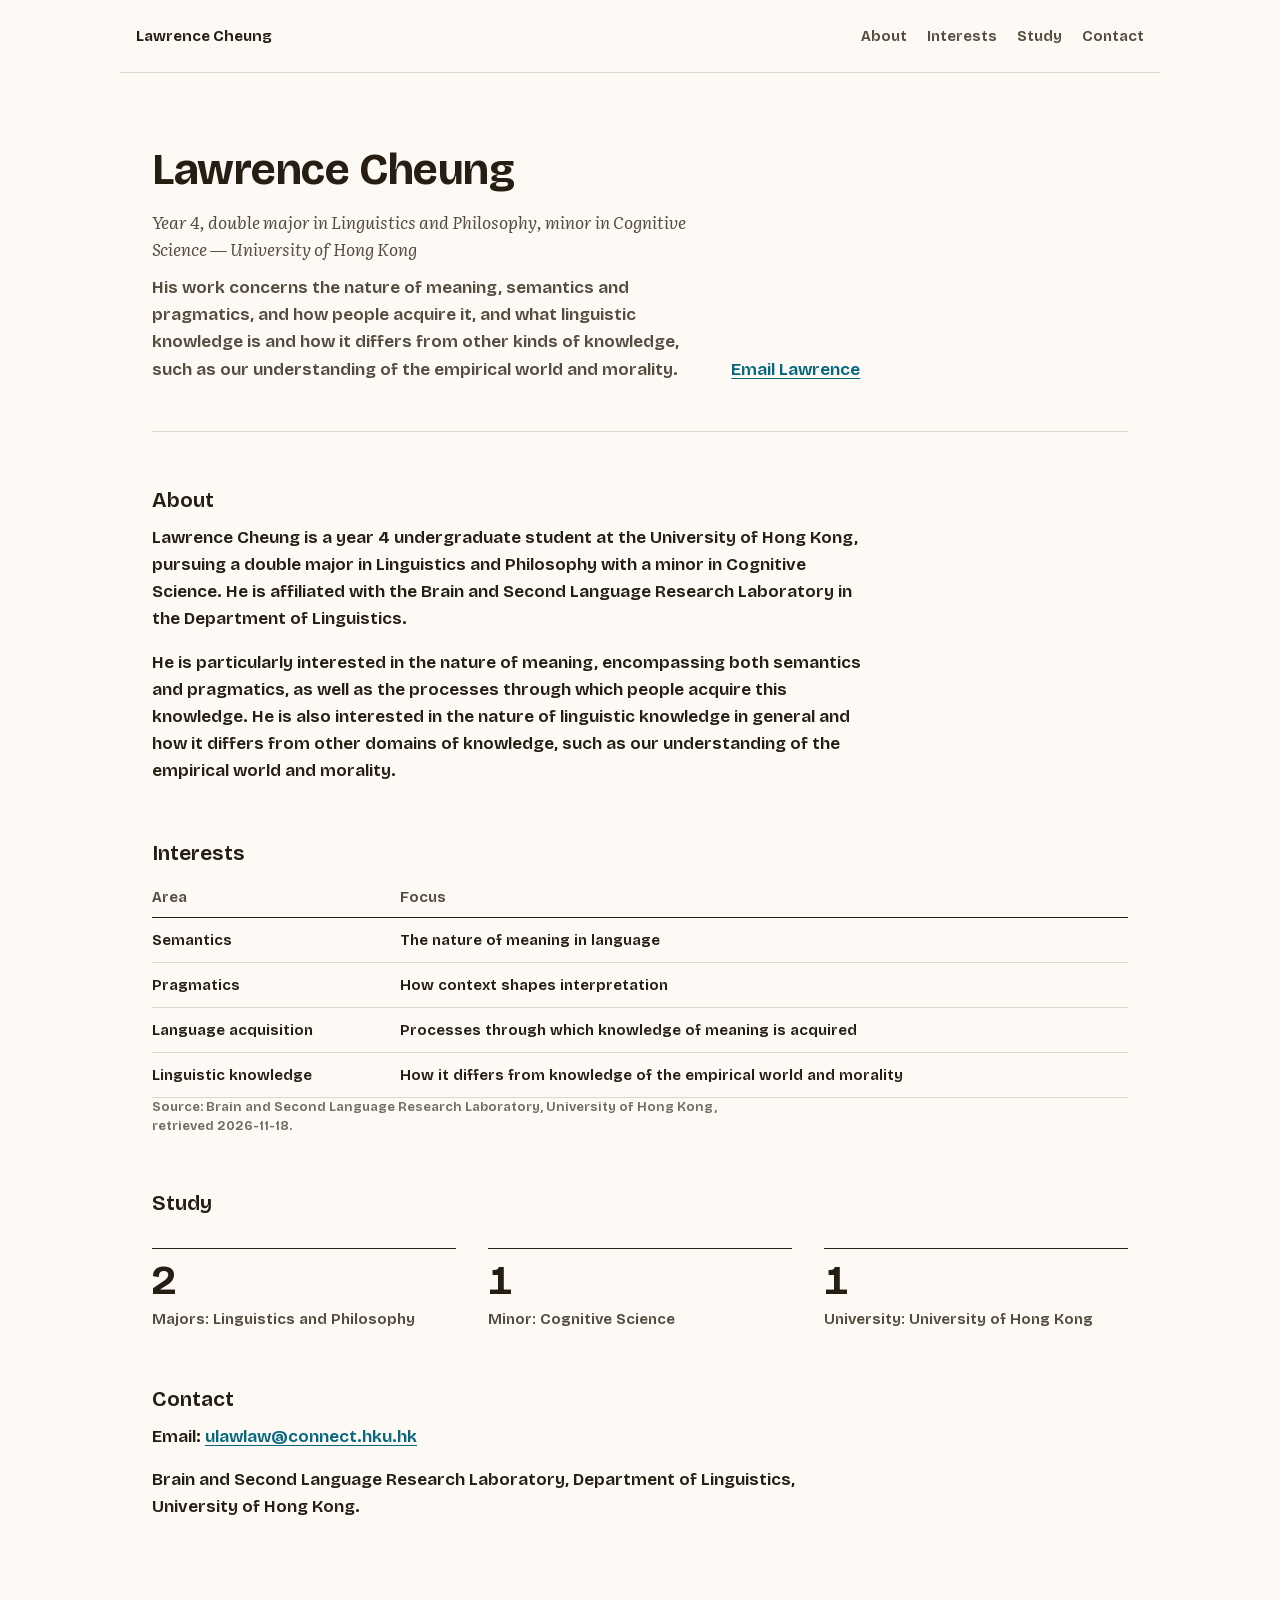
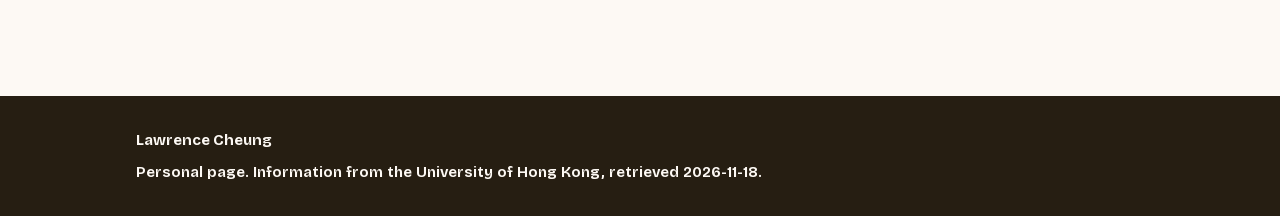
==== cheung/index.html @ 2690dd20 "Add Lawrence Cheung personal page (HKU linguistics)" ====
<!doctype html>
<html lang="en">
<head>
<meta charset="utf-8">
<meta name="viewport" content="width=device-width, initial-scale=1">
<title>Lawrence Cheung: Linguistics, University of Hong Kong</title>
<link rel="stylesheet" href="base.css">
<link rel="stylesheet" href="palette.css">
<link rel="stylesheet" href="fonts/fonts.css">
<style>
  :root {
    --sans: "Bricolage Grotesque", system-ui, -apple-system, "Segoe UI", Roboto, "Helvetica Neue", Arial, sans-serif;
    --serif: "Literata", Georgia, "Times New Roman", serif;
    --small: 13px; --ui: 15px; --read: 17px; --h2: 21px;
    --title: clamp(28px, 4vw + 12px, 44px);
  }
  *, *::before, *::after { box-sizing: border-box; }
  html { -webkit-text-size-adjust: 100%; }
  body { margin: 0; background: var(--paper); color: var(--ink); font: 400 var(--read)/1.6 var(--sans); }
  main { max-width: 1040px; margin: 0 auto; padding: 32px 16px 64px; }
  @media (min-width: 720px) { main { padding: 48px 32px 96px; } }
  h1, h2, h3 { line-height: 1.15; margin: 0; text-wrap: balance; }
  h1 { font-size: var(--title); font-weight: 700; letter-spacing: -0.01em; }
  h2 { font-size: var(--h2); font-weight: 650; margin-top: 56px; margin-bottom: 12px; }
  h3 { font-size: var(--read); font-weight: 650; margin-top: 24px; margin-bottom: 4px; }
  p, li { max-width: 66ch; text-wrap: pretty; }
  p { margin: 0 0 16px; }
  small, .note { font-size: var(--small); line-height: 1.45; color: var(--ink-3); }
  a { color: var(--accent); text-underline-offset: 3px; text-decoration-thickness: 1px; }
  a:hover { text-decoration-thickness: 2px; }
  :focus-visible { outline: 3px solid var(--accent); outline-offset: 2px; }
  img, svg, video, canvas { max-width: 100%; height: auto; }
  .num { font-variant-numeric: tabular-nums; }
  @media (prefers-reduced-motion: reduce) { * { animation: none !important; transition: none !important; scroll-behavior: auto !important; } }
  nav { max-width: 1040px; margin: 0 auto; padding: 16px; border-bottom: 1px solid var(--rule); display: flex; flex-wrap: wrap; gap: 8px 24px; justify-content: space-between; align-items: baseline; }
  nav b { font-size: var(--ui); font-weight: 700; }
  nav ul { display: flex; flex-wrap: wrap; gap: 4px 20px; list-style: none; margin: 0; padding: 0; font-size: var(--ui); }
  nav a { color: var(--ink-2); text-decoration: none; padding: 8px 0; display: inline-block; }
  nav a[aria-current] { color: var(--ink); box-shadow: inset 0 -2px var(--accent); }
  .hero { display: grid; gap: 24px; padding: 24px 0 48px; border-bottom: 1px solid var(--rule); }
  @media (min-width: 820px) { .hero { grid-template-columns: 1.4fr 1fr; align-items: end; } }
  .hero p { font-size: var(--read); color: var(--ink-2); margin: 12px 0 0; }
  .when { font-size: clamp(30px, 2vw + 22px, 40px); font-weight: 700; line-height: 1; letter-spacing: -0.01em; font-variant-numeric: tabular-nums; }
  .study { font-family: var(--serif); font-style: italic; color: var(--ink-2); }
  .figures { display: grid; grid-template-columns: repeat(auto-fit, minmax(150px, 1fr)); gap: 24px 32px; margin: 32px 0; }
  .figures div { border-top: 1px solid var(--ink); padding-top: 12px; }
  .figures .n { display: block; font-size: clamp(30px, 2vw + 22px, 40px); font-weight: 700; line-height: 1; letter-spacing: -0.01em; font-variant-numeric: tabular-nums; }
  .figures .lab { display: block; font-size: var(--ui); color: var(--ink-2); margin-top: 6px; }
  .table-wrap { overflow-x: auto; margin: 16px 0 8px; }
  table { border-collapse: collapse; width: 100%; font-size: var(--ui); }
  th { text-align: left; font-weight: 600; color: var(--ink-2); padding: 8px 16px 8px 0; border-bottom: 1px solid var(--ink); white-space: nowrap; }
  td { padding: 10px 16px 10px 0; border-bottom: 1px solid var(--rule); vertical-align: top; }
  td.r, th.r { text-align: right; font-variant-numeric: tabular-nums; }
  tr.total td { font-weight: 700; border-bottom: 0; }
  figure { margin: 24px 0; }
  figure h3 { margin: 0 0 12px; }
  figcaption { font-size: var(--small); color: var(--ink-3); margin-top: 8px; }
  .foot { margin-top: 64px; background: var(--ink); color: var(--paper); }
  .foot div { max-width: 1040px; margin: 0 auto; padding: 32px 16px; display: grid; gap: 8px; font-size: var(--ui); }
  .foot a { color: var(--paper); }
</style>
</head>
<body>
<nav aria-label="Main">
  <b>Lawrence Cheung</b>
  <ul>
    <li><a href="#about">About</a></li>
    <li><a href="#interests">Interests</a></li>
    <li><a href="#study">Study</a></li>
    <li><a href="#contact">Contact</a></li>
  </ul>
</nav>
<main>
  <section class="hero">
    <div>
      <h1>Lawrence Cheung</h1>
      <p class="study">Year 4, double major in Linguistics and Philosophy, minor in Cognitive Science — University of Hong Kong</p>
      <p>His work concerns the nature of meaning, semantics and pragmatics, and how people acquire it, and what linguistic knowledge is and how it differs from other kinds of knowledge, such as our understanding of the empirical world and morality.</p>
    </div>
    <div>
      <p><a href="mailto:ulawlaw@connect.hku.hk">Email Lawrence</a></p>
    </div>
  </section>

  <h2 id="about">About</h2>
  <p>Lawrence Cheung is a year 4 undergraduate student at the University of Hong Kong, pursuing a double major in Linguistics and Philosophy with a minor in Cognitive Science. He is affiliated with the Brain and Second Language Research Laboratory in the Department of Linguistics.</p>
  <p>He is particularly interested in the nature of meaning, encompassing both semantics and pragmatics, as well as the processes through which people acquire this knowledge. He is also interested in the nature of linguistic knowledge in general and how it differs from other domains of knowledge, such as our understanding of the empirical world and morality.</p>

  <h2 id="interests">Interests</h2>
  <div style="overflow-x:auto">
  <table>
    <thead>
      <tr><th>Area</th><th>Focus</th></tr>
    </thead>
    <tbody>
      <tr><td>Semantics</td><td>The nature of meaning in language</td></tr>
      <tr><td>Pragmatics</td><td>How context shapes interpretation</td></tr>
      <tr><td>Language acquisition</td><td>Processes through which knowledge of meaning is acquired</td></tr>
      <tr><td>Linguistic knowledge</td><td>How it differs from knowledge of the empirical world and morality</td></tr>
    </tbody>
  </table>
  </div>
  <p class="note">Source: Brain and Second Language Research Laboratory, University of Hong Kong, retrieved 2026-11-18.</p>

  <h2 id="study">Study</h2>
  <div class="figures">
    <div><span class="n">2</span><span class="lab">Majors: Linguistics and Philosophy</span></div>
    <div><span class="n">1</span><span class="lab">Minor: Cognitive Science</span></div>
    <div><span class="n">1</span><span class="lab">University: University of Hong Kong</span></div>
  </div>

  <h2 id="contact">Contact</h2>
  <p>Email: <a href="mailto:ulawlaw@connect.hku.hk">ulawlaw@connect.hku.hk</a></p>
  <p>Brain and Second Language Research Laboratory, Department of Linguistics, University of Hong Kong.</p>
</main>
<footer class="foot"><div><b>Lawrence Cheung</b><span>Personal page. Information from the University of Hong Kong, retrieved 2026-11-18.</span></div></footer>
</body>
</html>
---- cheung/base.css ----
/* The designer skill's starting stylesheet: a reset, the palette roles, scale A (Civic) and the
   accessibility basics. Copy it beside the page, then replace the :root block with the output of
   palette.py and the font stack with the one fonts.py printed. Spacing: 4 8 12 16 24 32 48 64 96. */
:root {
  --paper: #fbf9f6; --surface: #f2eee8; --rule: #dcd5cb; --ink: #211b14; --ink-2: #51493f; --ink-3: #6b645b;
  --accent: #1d5a8c; --on-accent: #fbf9f6; --accent-wash: #e2ecf7; --alert: #b3401f;
  --sans: "Public Sans", system-ui, -apple-system, "Segoe UI", Roboto, "Helvetica Neue", Arial, sans-serif;
  --small: 13px; --ui: 15px; --read: 17px; --h2: 21px; --title: clamp(28px, 2.4vw + 12px, 40px); --display: clamp(44px, 3vw + 20px, 56px);
}
*, *::before, *::after { box-sizing: border-box; }
html { -webkit-text-size-adjust: 100%; }
body { margin: 0; background: var(--paper); color: var(--ink); font: 400 var(--read)/1.6 var(--sans); }
main { max-width: 1040px; margin: 0 auto; padding: 32px 16px 64px; }
@media (min-width: 720px) { main { padding: 48px 32px 96px; } }
h1, h2, h3 { line-height: 1.15; margin: 0; text-wrap: balance; }
h1 { font-size: var(--title); font-weight: 700; letter-spacing: -0.01em; }
h2 { font-size: var(--h2); font-weight: 650; margin-top: 56px; margin-bottom: 12px; }
h3 { font-size: var(--read); font-weight: 650; margin-top: 24px; margin-bottom: 4px; }
p, li { max-width: 66ch; text-wrap: pretty; }
p { margin: 0 0 16px; }
small, .note { font-size: var(--small); line-height: 1.45; color: var(--ink-3); }
a { color: var(--accent); text-underline-offset: 3px; text-decoration-thickness: 1px; }
a:hover { text-decoration-thickness: 2px; }
:focus-visible { outline: 3px solid var(--accent); outline-offset: 2px; }
img, svg, video, canvas { max-width: 100%; height: auto; }
.num { font-variant-numeric: tabular-nums; }
@media (prefers-reduced-motion: reduce) { * { animation: none !important; transition: none !important; scroll-behavior: auto !important; } }
---- cheung/palette.css ----
/* palette.py: hue 220, chroma 0.130, neutrals warm */
:root {
  --paper: #fdf9f4;
  --surface: #f5efe7;
  --rule: #ded6cc;
  --ink: #261e12;
  --ink-2: #554b3f;
  --ink-3: #716b62;
  --accent: #05687f;
  --on-accent: #fdf9f4;
  --accent-wash: #cef2ff;
  --alert: #c44323;
}
---- cheung/fonts/fonts.css ----
@font-face { font-family: "Bricolage Grotesque"; src: url("BricolageGrotesque.woff2") format("woff2"); font-style: normal; font-weight: 200 800; font-display: swap; }
@font-face { font-family: "Literata"; src: url("Literata.woff2") format("woff2"); font-style: normal; font-weight: 200 900; font-display: swap; }
@font-face { font-family: "Literata"; src: url("Literata-Italic.woff2") format("woff2"); font-style: italic; font-weight: 200 900; font-display: swap; }
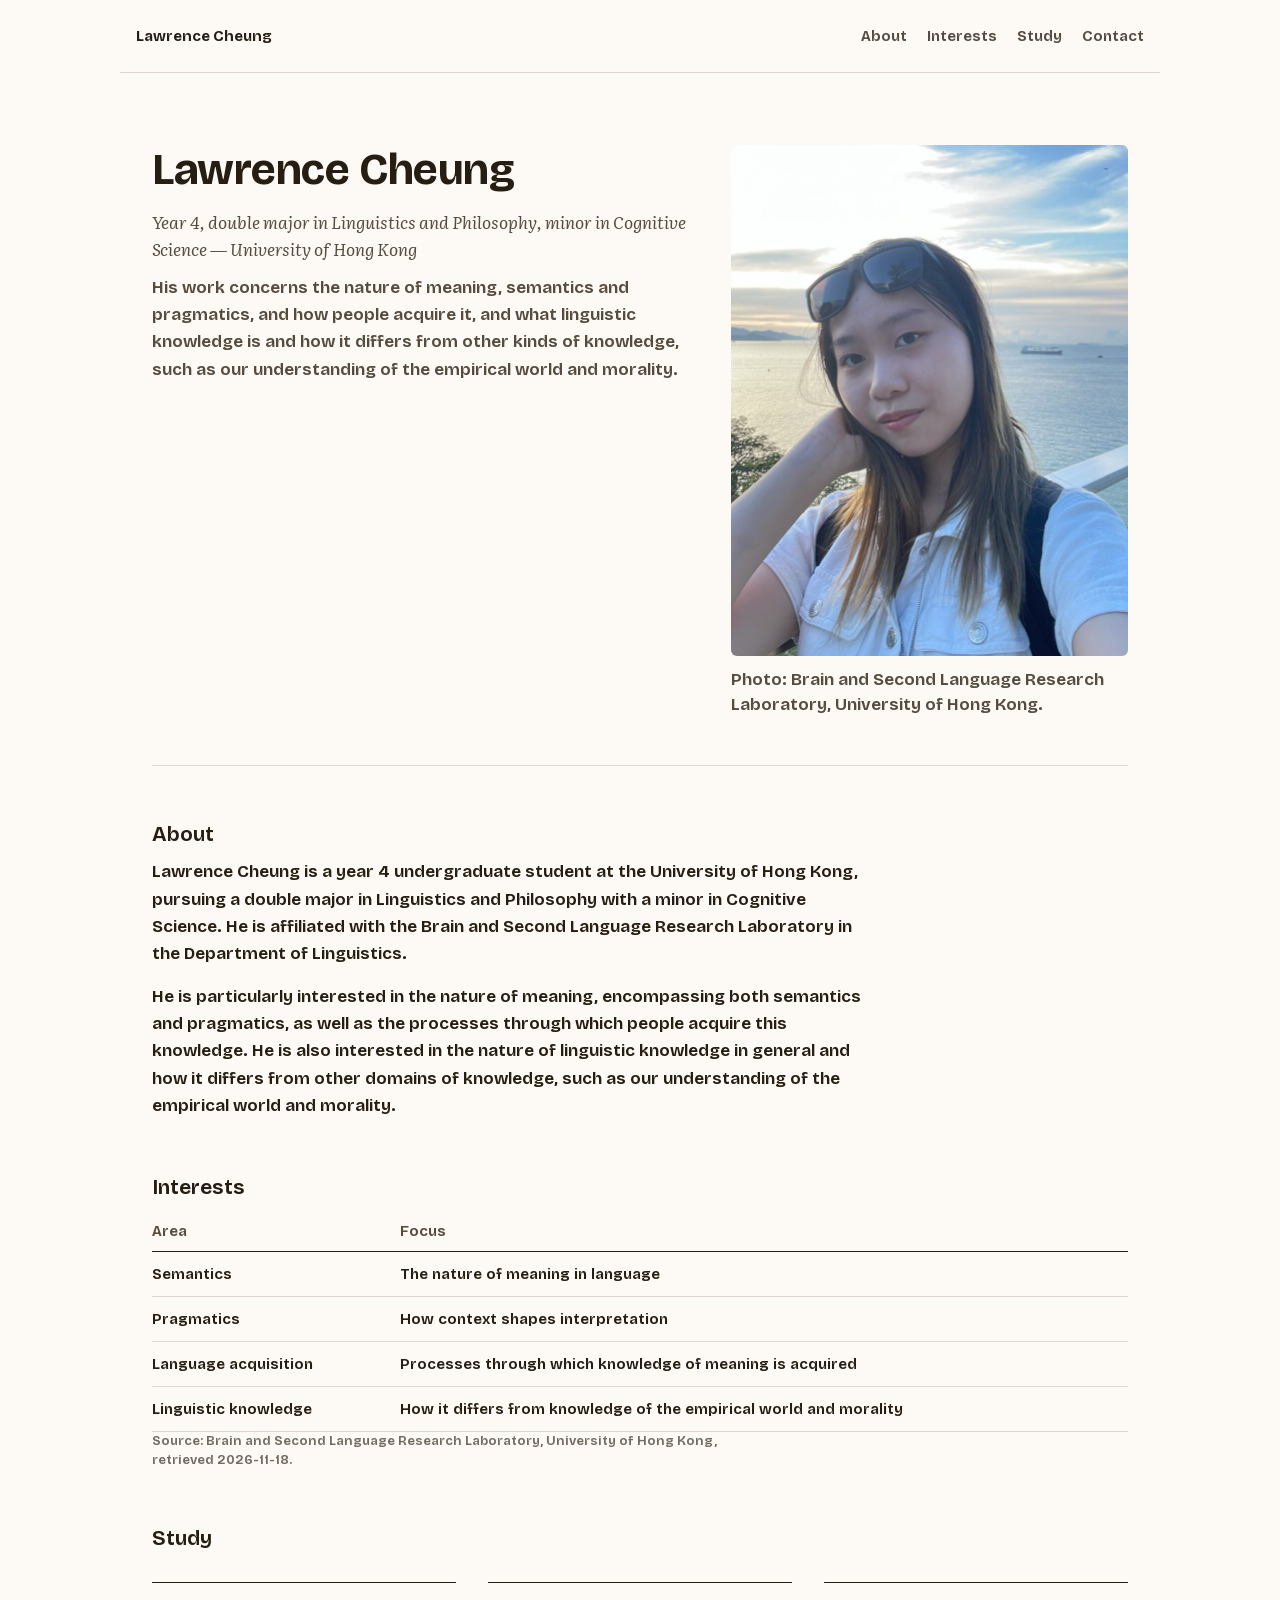
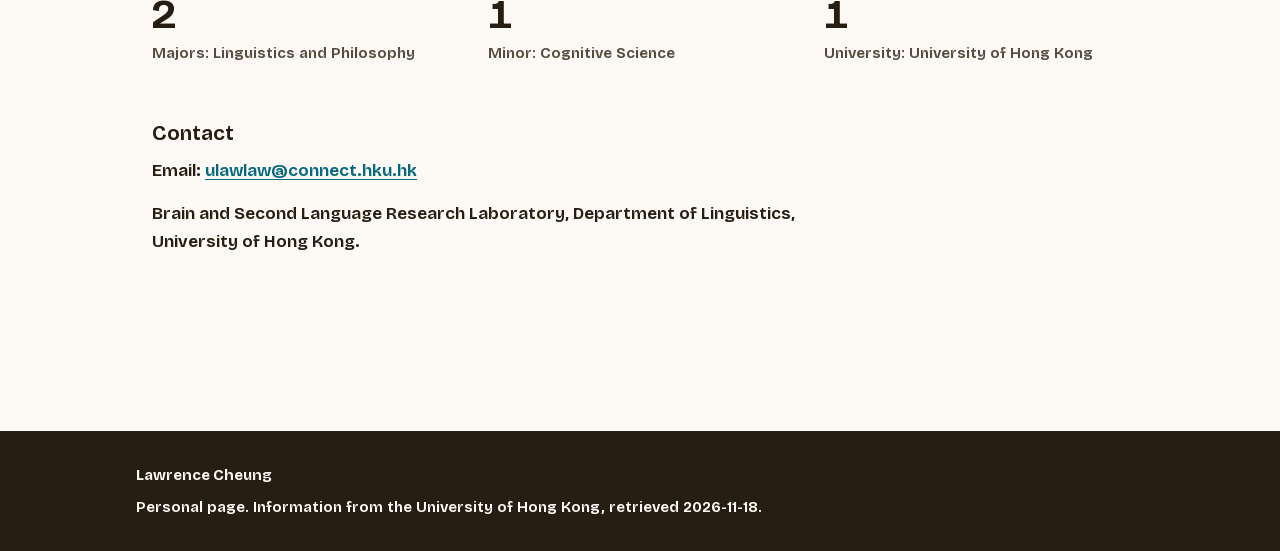
==== commit 32882e5b: "Add Lawrence Cheung portrait photo to personal page" ====
--- a/cheung/index.html
+++ b/cheung/index.html
@@ -38,8 +38,10 @@
   nav a { color: var(--ink-2); text-decoration: none; padding: 8px 0; display: inline-block; }
   nav a[aria-current] { color: var(--ink); box-shadow: inset 0 -2px var(--accent); }
   .hero { display: grid; gap: 24px; padding: 24px 0 48px; border-bottom: 1px solid var(--rule); }
-  @media (min-width: 820px) { .hero { grid-template-columns: 1.4fr 1fr; align-items: end; } }
+  @media (min-width: 820px) { .hero { grid-template-columns: 1.4fr 1fr; align-items: start; } }
   .hero p { font-size: var(--read); color: var(--ink-2); margin: 12px 0 0; }
+  .portrait img { max-width: 300px; width: 100%; height: auto; border-radius: 6px; display: block; margin: 0 auto 8px; }
+  @media (min-width: 820px) { .portrait img { max-width: none; width: 100%; margin: 0 0 8px; } }
   .when { font-size: clamp(30px, 2vw + 22px, 40px); font-weight: 700; line-height: 1; letter-spacing: -0.01em; font-variant-numeric: tabular-nums; }
   .study { font-family: var(--serif); font-style: italic; color: var(--ink-2); }
   .figures { display: grid; grid-template-columns: repeat(auto-fit, minmax(150px, 1fr)); gap: 24px 32px; margin: 32px 0; }
@@ -77,8 +79,9 @@
       <p class="study">Year 4, double major in Linguistics and Philosophy, minor in Cognitive Science — University of Hong Kong</p>
       <p>His work concerns the nature of meaning, semantics and pragmatics, and how people acquire it, and what linguistic knowledge is and how it differs from other kinds of knowledge, such as our understanding of the empirical world and morality.</p>
     </div>
-    <div>
-      <p><a href="mailto:ulawlaw@connect.hku.hk">Email Lawrence</a></p>
+    <div class="portrait">
+      <img src="images/lawrence.jpg" alt="Lawrence Cheung" width="795" height="1024">
+      <p class="note">Photo: Brain and Second Language Research Laboratory, University of Hong Kong.</p>
     </div>
   </section>
 
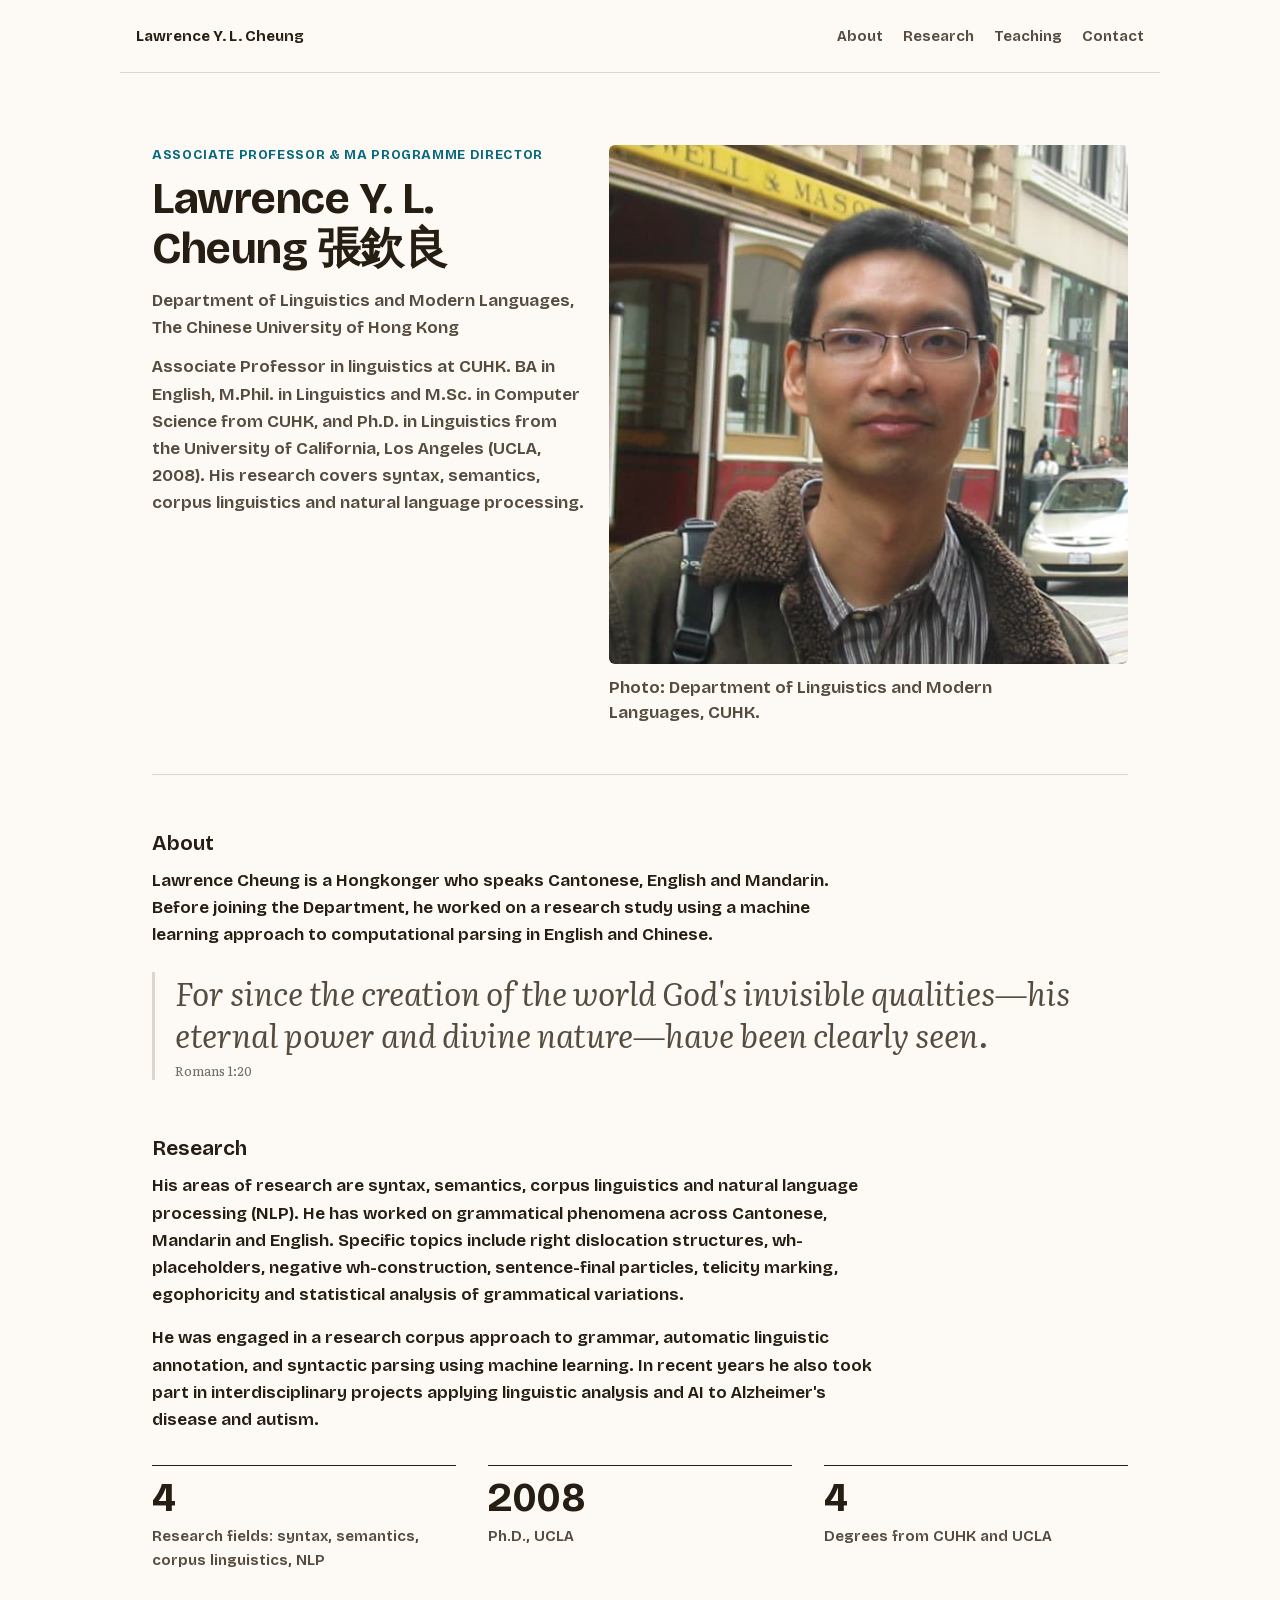
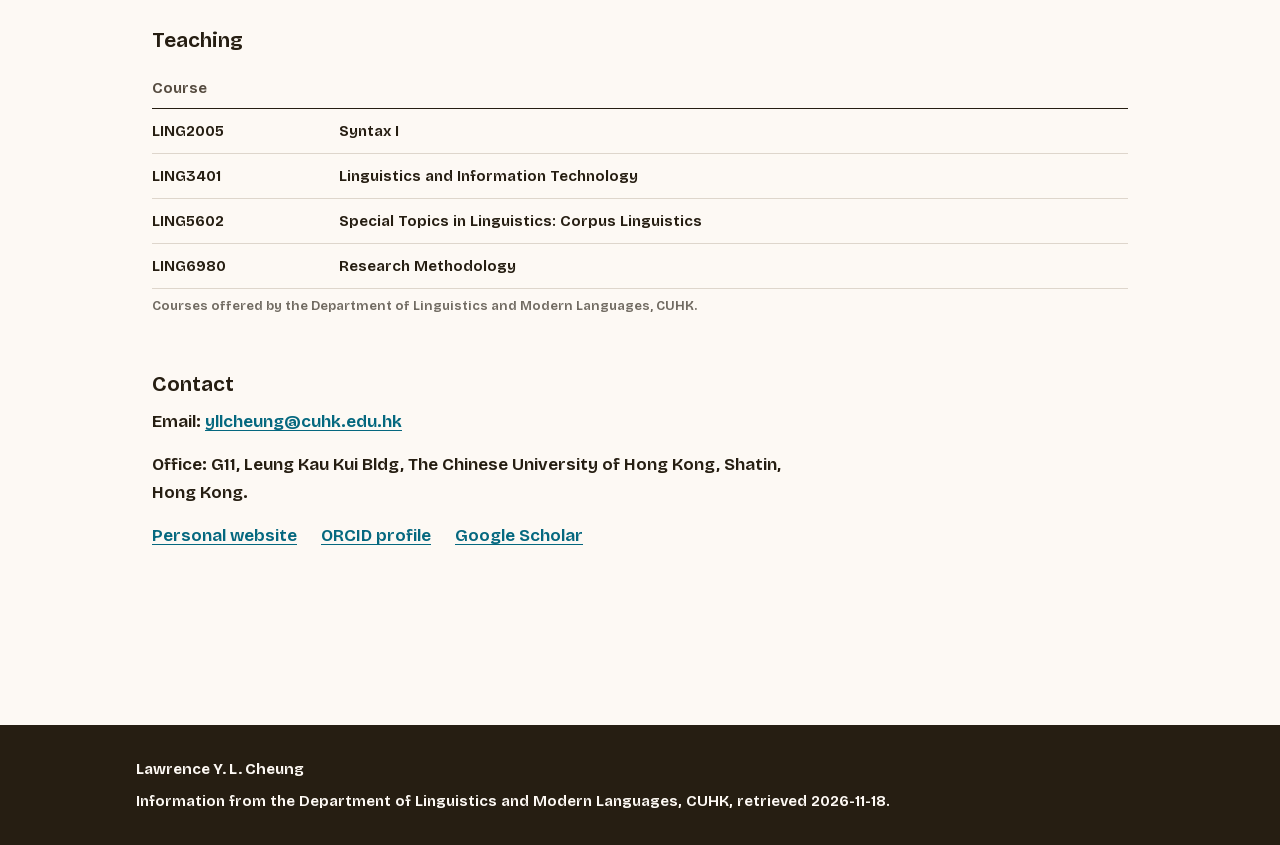
==== commit 644ea9e8: "Rebuild Lawrence Cheung page as CUHK professor (Associate Professor, Linguistics)" ====
--- a/cheung/index.html
+++ b/cheung/index.html
@@ -3,7 +3,7 @@
 <head>
 <meta charset="utf-8">
 <meta name="viewport" content="width=device-width, initial-scale=1">
-<title>Lawrence Cheung: Linguistics, University of Hong Kong</title>
+<title>Lawrence Y. L. Cheung — Linguistics, CUHK</title>
 <link rel="stylesheet" href="base.css">
 <link rel="stylesheet" href="palette.css">
 <link rel="stylesheet" href="fonts/fonts.css">
@@ -38,12 +38,11 @@
   nav a { color: var(--ink-2); text-decoration: none; padding: 8px 0; display: inline-block; }
   nav a[aria-current] { color: var(--ink); box-shadow: inset 0 -2px var(--accent); }
   .hero { display: grid; gap: 24px; padding: 24px 0 48px; border-bottom: 1px solid var(--rule); }
-  @media (min-width: 820px) { .hero { grid-template-columns: 1.4fr 1fr; align-items: start; } }
+  @media (min-width: 820px) { .hero { grid-template-columns: 1fr 1.2fr; align-items: start; } }
   .hero p { font-size: var(--read); color: var(--ink-2); margin: 12px 0 0; }
   .portrait img { max-width: 300px; width: 100%; height: auto; border-radius: 6px; display: block; margin: 0 auto 8px; }
   @media (min-width: 820px) { .portrait img { max-width: none; width: 100%; margin: 0 0 8px; } }
-  .when { font-size: clamp(30px, 2vw + 22px, 40px); font-weight: 700; line-height: 1; letter-spacing: -0.01em; font-variant-numeric: tabular-nums; }
-  .study { font-family: var(--serif); font-style: italic; color: var(--ink-2); }
+  .badge { font-size: var(--small); font-weight: 700; letter-spacing: 0.05em; text-transform: uppercase; color: var(--accent); margin-bottom: 8px; display: block; }
   .figures { display: grid; grid-template-columns: repeat(auto-fit, minmax(150px, 1fr)); gap: 24px 32px; margin: 32px 0; }
   .figures div { border-top: 1px solid var(--ink); padding-top: 12px; }
   .figures .n { display: block; font-size: clamp(30px, 2vw + 22px, 40px); font-weight: 700; line-height: 1; letter-spacing: -0.01em; font-variant-numeric: tabular-nums; }
@@ -52,7 +51,6 @@
   table { border-collapse: collapse; width: 100%; font-size: var(--ui); }
   th { text-align: left; font-weight: 600; color: var(--ink-2); padding: 8px 16px 8px 0; border-bottom: 1px solid var(--ink); white-space: nowrap; }
   td { padding: 10px 16px 10px 0; border-bottom: 1px solid var(--rule); vertical-align: top; }
-  td.r, th.r { text-align: right; font-variant-numeric: tabular-nums; }
   tr.total td { font-weight: 700; border-bottom: 0; }
   figure { margin: 24px 0; }
   figure h3 { margin: 0 0 12px; }
@@ -60,62 +58,78 @@
   .foot { margin-top: 64px; background: var(--ink); color: var(--paper); }
   .foot div { max-width: 1040px; margin: 0 auto; padding: 32px 16px; display: grid; gap: 8px; font-size: var(--ui); }
   .foot a { color: var(--paper); }
+  .quote { font-family: var(--serif); font-style: italic; font-size: clamp(24px, 3vw + 14px, 32px); line-height: 1.3; color: var(--ink-2); border-left: 3px solid var(--rule); padding-left: 20px; margin: 24px 0; }
+  .quote cite { display: block; font-size: var(--small); font-style: normal; color: var(--ink-3); margin-top: 8px; }
+  .links { display: flex; flex-wrap: wrap; gap: 12px 24px; margin: 16px 0; }
+  .links a { display: inline-flex; align-items: center; gap: 6px; }
 </style>
 </head>
 <body>
 <nav aria-label="Main">
-  <b>Lawrence Cheung</b>
+  <b>Lawrence Y. L. Cheung</b>
   <ul>
     <li><a href="#about">About</a></li>
-    <li><a href="#interests">Interests</a></li>
-    <li><a href="#study">Study</a></li>
+    <li><a href="#research">Research</a></li>
+    <li><a href="#teaching">Teaching</a></li>
     <li><a href="#contact">Contact</a></li>
   </ul>
 </nav>
 <main>
   <section class="hero">
     <div>
-      <h1>Lawrence Cheung</h1>
-      <p class="study">Year 4, double major in Linguistics and Philosophy, minor in Cognitive Science — University of Hong Kong</p>
-      <p>His work concerns the nature of meaning, semantics and pragmatics, and how people acquire it, and what linguistic knowledge is and how it differs from other kinds of knowledge, such as our understanding of the empirical world and morality.</p>
+      <span class="badge">Associate Professor &amp; MA Programme Director</span>
+      <h1>Lawrence Y. L. Cheung 張欽良</h1>
+      <p class="study">Department of Linguistics and Modern Languages, The Chinese University of Hong Kong</p>
+      <p>Associate Professor in linguistics at CUHK. BA in English, M.Phil. in Linguistics and M.Sc. in Computer Science from CUHK, and Ph.D. in Linguistics from the University of California, Los Angeles (UCLA, 2008). His research covers syntax, semantics, corpus linguistics and natural language processing.</p>
     </div>
     <div class="portrait">
-      <img src="images/lawrence.jpg" alt="Lawrence Cheung" width="795" height="1024">
-      <p class="note">Photo: Brain and Second Language Research Laboratory, University of Hong Kong.</p>
+      <img src="images/lawrence-cuhk.jpg" alt="Professor CHEUNG Yam Leung Lawrence" width="559" height="559">
+      <p class="note">Photo: Department of Linguistics and Modern Languages, CUHK.</p>
     </div>
   </section>
 
   <h2 id="about">About</h2>
-  <p>Lawrence Cheung is a year 4 undergraduate student at the University of Hong Kong, pursuing a double major in Linguistics and Philosophy with a minor in Cognitive Science. He is affiliated with the Brain and Second Language Research Laboratory in the Department of Linguistics.</p>
-  <p>He is particularly interested in the nature of meaning, encompassing both semantics and pragmatics, as well as the processes through which people acquire this knowledge. He is also interested in the nature of linguistic knowledge in general and how it differs from other domains of knowledge, such as our understanding of the empirical world and morality.</p>
+  <p>Lawrence Cheung is a Hongkonger who speaks Cantonese, English and Mandarin. Before joining the Department, he worked on a research study using a machine learning approach to computational parsing in English and Chinese.</p>
+  <div class="quote">
+    For since the creation of the world God's invisible qualities—his eternal power and divine nature—have been clearly seen.
+    <cite>Romans 1:20</cite>
+  </div>
 
-  <h2 id="interests">Interests</h2>
-  <div style="overflow-x:auto">
+  <h2 id="research">Research</h2>
+  <p>His areas of research are syntax, semantics, corpus linguistics and natural language processing (NLP). He has worked on grammatical phenomena across Cantonese, Mandarin and English. Specific topics include right dislocation structures, wh-placeholders, negative wh-construction, sentence-final particles, telicity marking, egophoricity and statistical analysis of grammatical variations.</p>
+  <p>He was engaged in a research corpus approach to grammar, automatic linguistic annotation, and syntactic parsing using machine learning. In recent years he also took part in interdisciplinary projects applying linguistic analysis and AI to Alzheimer's disease and autism.</p>
+  <div class="figures">
+    <div><span class="n">4</span><span class="lab">Research fields: syntax, semantics, corpus linguistics, NLP</span></div>
+    <div><span class="n">2008</span><span class="lab">Ph.D., UCLA</span></div>
+    <div><span class="n">4</span><span class="lab">Degrees from CUHK and UCLA</span></div>
+  </div>
+
+  <h2 id="teaching">Teaching</h2>
+  <div class="table-wrap">
   <table>
     <thead>
-      <tr><th>Area</th><th>Focus</th></tr>
+      <tr><th>Course</th><th></th></tr>
     </thead>
     <tbody>
-      <tr><td>Semantics</td><td>The nature of meaning in language</td></tr>
-      <tr><td>Pragmatics</td><td>How context shapes interpretation</td></tr>
-      <tr><td>Language acquisition</td><td>Processes through which knowledge of meaning is acquired</td></tr>
-      <tr><td>Linguistic knowledge</td><td>How it differs from knowledge of the empirical world and morality</td></tr>
+      <tr><td>LING2005</td><td>Syntax I</td></tr>
+      <tr><td>LING3401</td><td>Linguistics and Information Technology</td></tr>
+      <tr><td>LING5602</td><td>Special Topics in Linguistics: Corpus Linguistics</td></tr>
+      <tr><td>LING6980</td><td>Research Methodology</td></tr>
     </tbody>
   </table>
   </div>
-  <p class="note">Source: Brain and Second Language Research Laboratory, University of Hong Kong, retrieved 2026-11-18.</p>
+  <p class="note">Courses offered by the Department of Linguistics and Modern Languages, CUHK.</p>
 
-  <h2 id="study">Study</h2>
-  <div class="figures">
-    <div><span class="n">2</span><span class="lab">Majors: Linguistics and Philosophy</span></div>
-    <div><span class="n">1</span><span class="lab">Minor: Cognitive Science</span></div>
-    <div><span class="n">1</span><span class="lab">University: University of Hong Kong</span></div>
+  <h2 id="contact">Contact</h2>
+  <p>Email: <a href="mailto:yllcheung@cuhk.edu.hk">yllcheung@cuhk.edu.hk</a></p>
+  <p>Office: G11, Leung Kau Kui Bldg, The Chinese University of Hong Kong, Shatin, Hong Kong.</p>
+  <div class="links">
+    <a href="https://ling.cuhk.edu.hk/people/lawrence/index.html">Personal website</a>
+    <a href="https://orcid.org/0000-0003-1686-2353">ORCID profile</a>
+    <a href="https://scholar.google.com/citations?user=MeF2GBoAAAAJ&amp;hl=en">Google Scholar</a>
   </div>
 
-  <h2 id="contact">Contact</h2>
-  <p>Email: <a href="mailto:ulawlaw@connect.hku.hk">ulawlaw@connect.hku.hk</a></p>
-  <p>Brain and Second Language Research Laboratory, Department of Linguistics, University of Hong Kong.</p>
 </main>
-<footer class="foot"><div><b>Lawrence Cheung</b><span>Personal page. Information from the University of Hong Kong, retrieved 2026-11-18.</span></div></footer>
+<footer class="foot"><div><b>Lawrence Y. L. Cheung</b><span>Information from the Department of Linguistics and Modern Languages, CUHK, retrieved 2026-11-18.</span></div></footer>
 </body>
 </html>
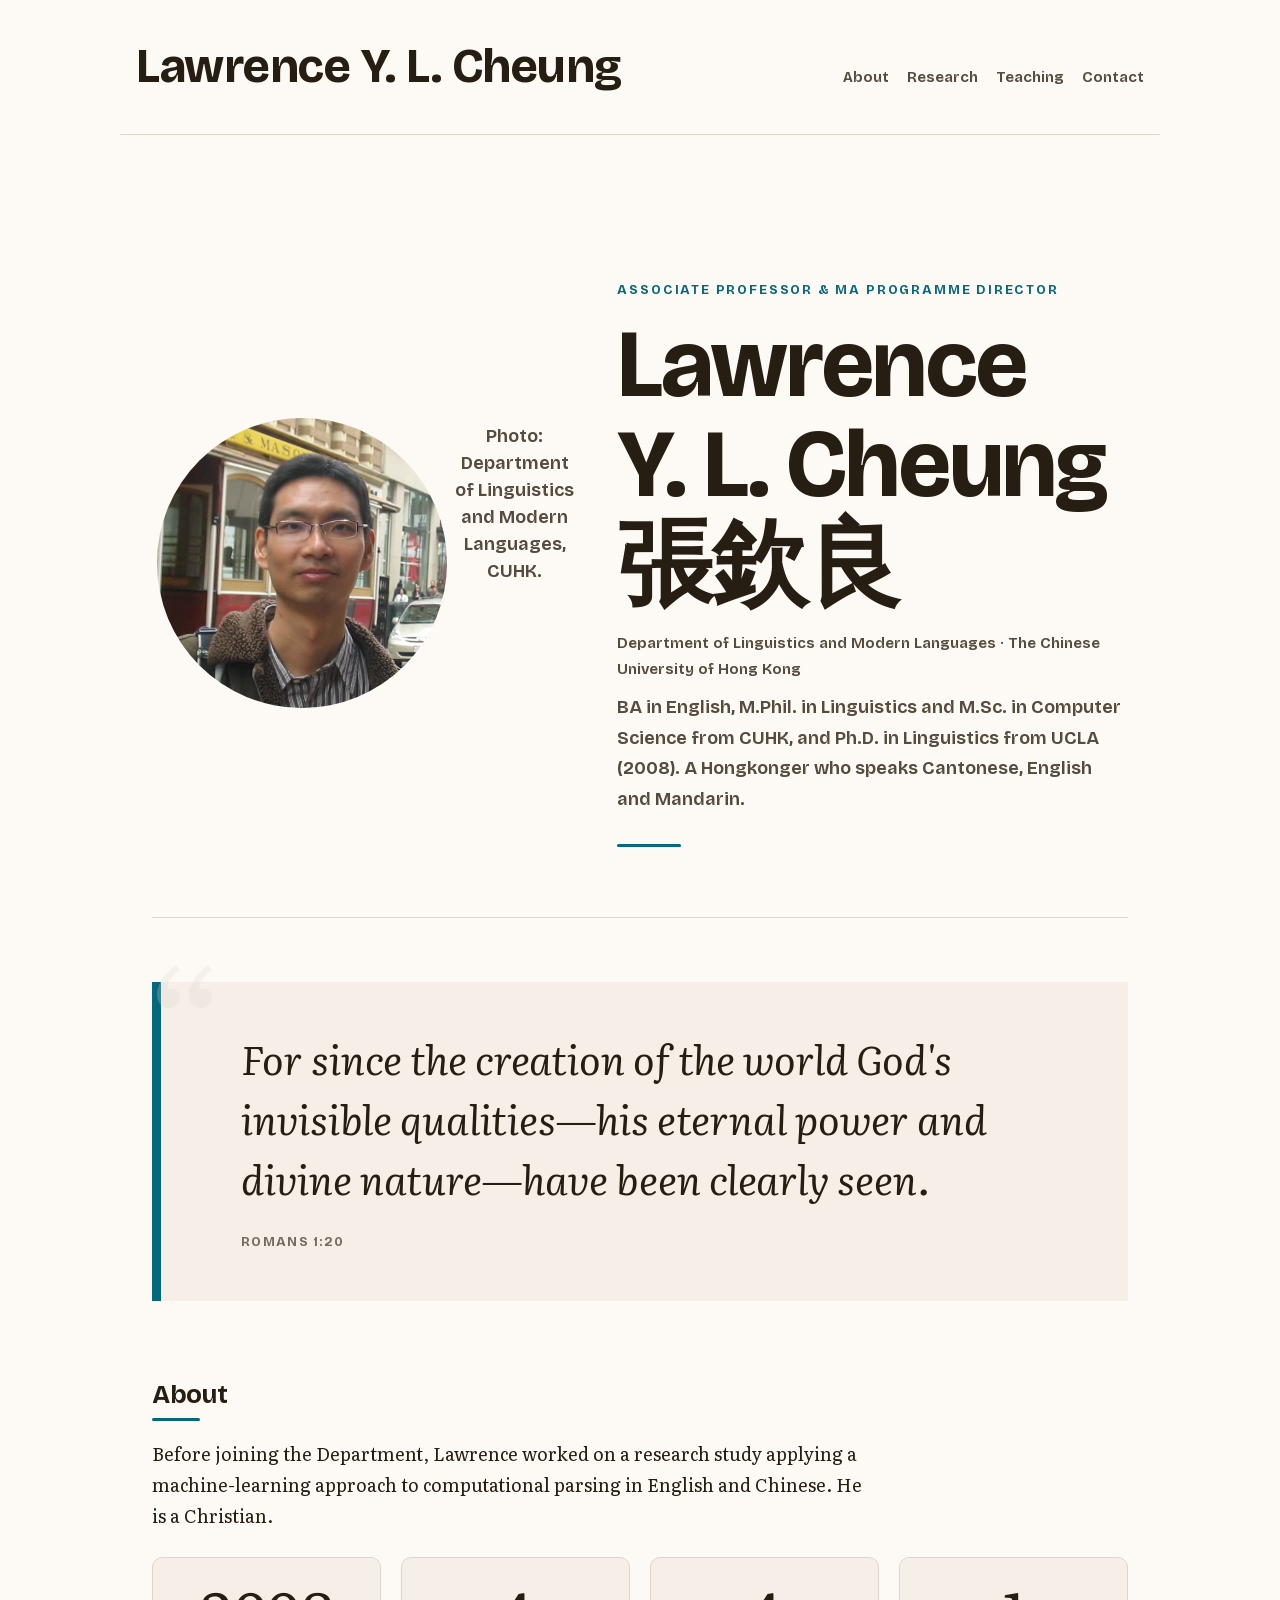
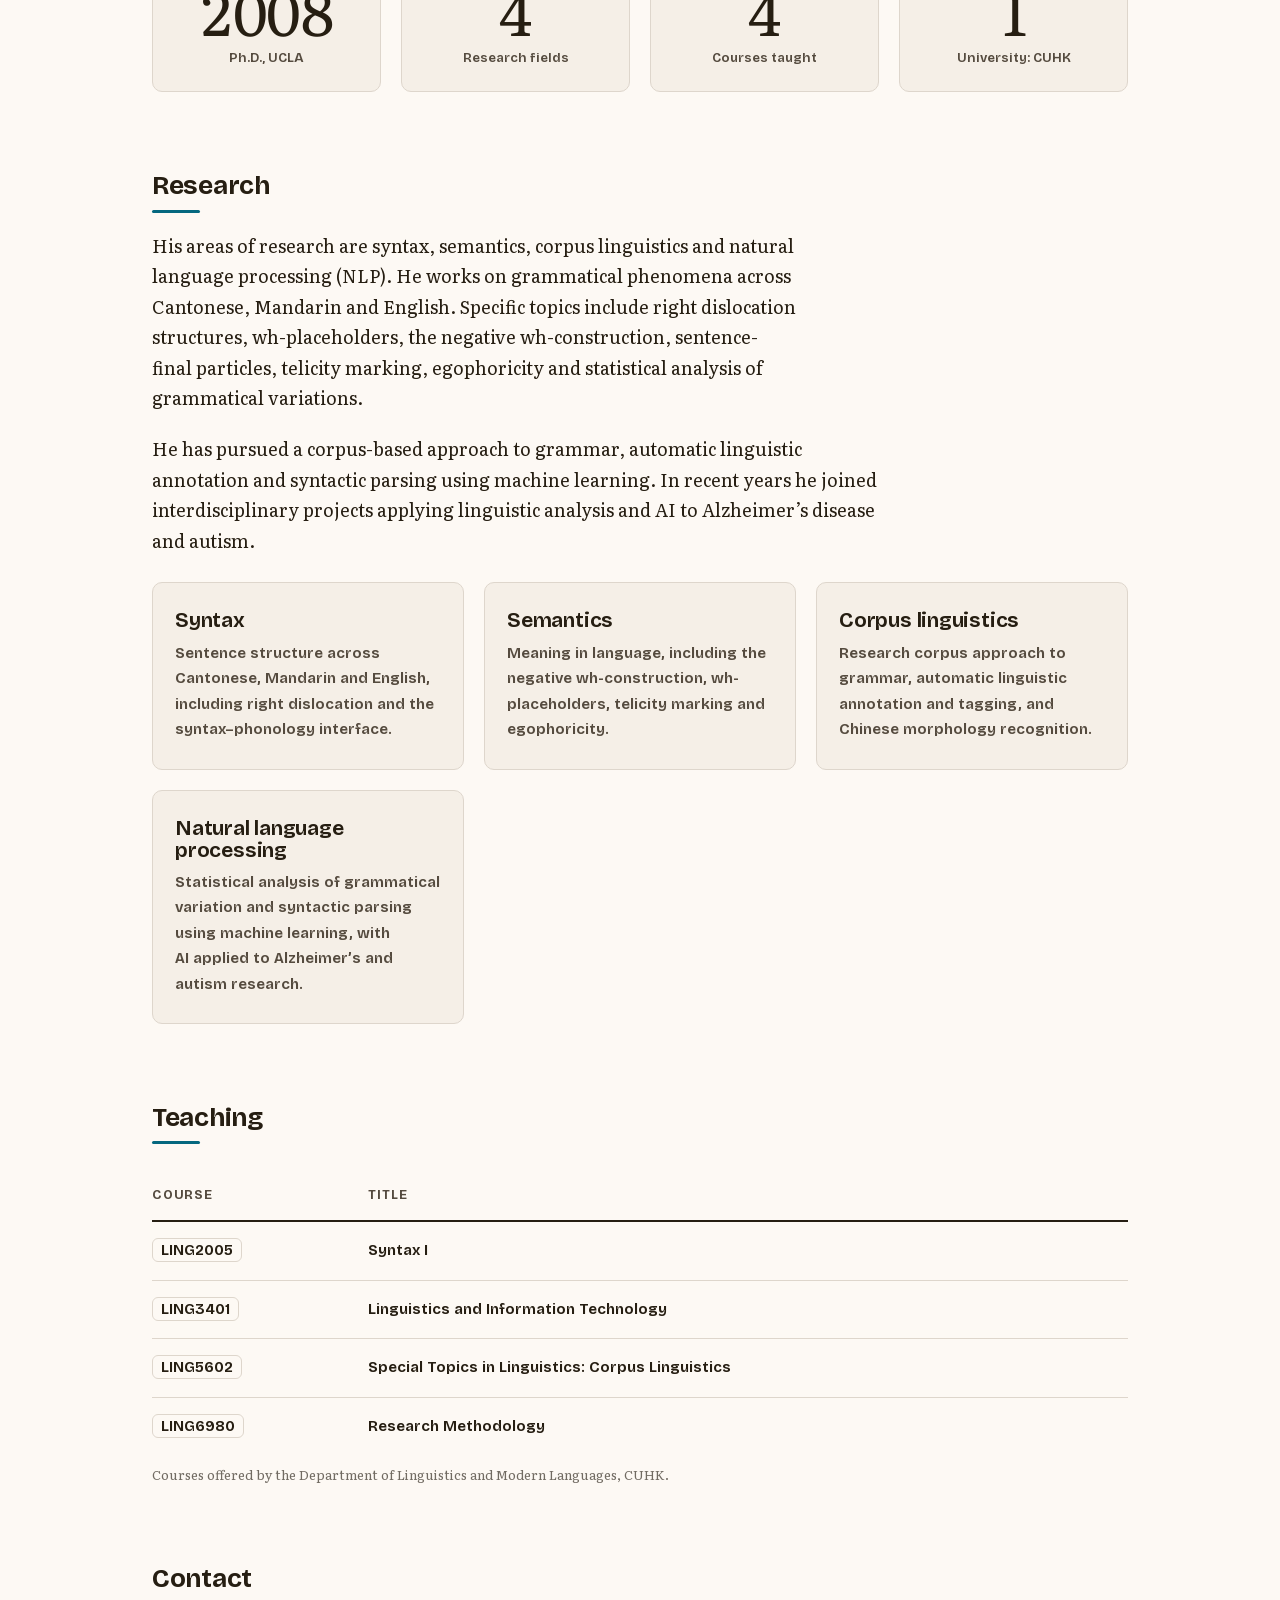
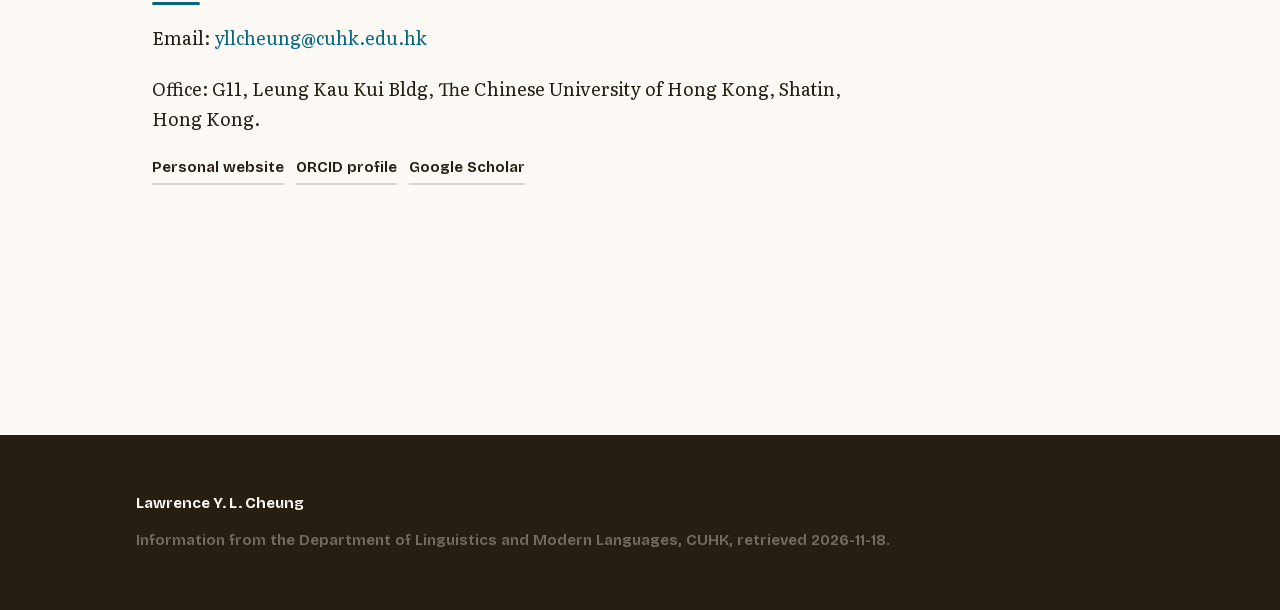
==== commit e3d3f500: "Gorgeous modern redesign of Lawrence Cheung CUHK page" ====
--- a/cheung/index.html
+++ b/cheung/index.html
@@ -11,57 +11,78 @@
   :root {
     --sans: "Bricolage Grotesque", system-ui, -apple-system, "Segoe UI", Roboto, "Helvetica Neue", Arial, sans-serif;
     --serif: "Literata", Georgia, "Times New Roman", serif;
-    --small: 13px; --ui: 15px; --read: 17px; --h2: 21px;
-    --title: clamp(28px, 4vw + 12px, 44px);
+    --small: 13px; --ui: 15px; --read: 18px; --h2: 26px;
+    --title: clamp(44px, 7vw + 10px, 96px);
+    --display: clamp(30px, 4vw + 12px, 48px);
   }
   *, *::before, *::after { box-sizing: border-box; }
   html { -webkit-text-size-adjust: 100%; }
-  body { margin: 0; background: var(--paper); color: var(--ink); font: 400 var(--read)/1.6 var(--sans); }
-  main { max-width: 1040px; margin: 0 auto; padding: 32px 16px 64px; }
-  @media (min-width: 720px) { main { padding: 48px 32px 96px; } }
-  h1, h2, h3 { line-height: 1.15; margin: 0; text-wrap: balance; }
-  h1 { font-size: var(--title); font-weight: 700; letter-spacing: -0.01em; }
-  h2 { font-size: var(--h2); font-weight: 650; margin-top: 56px; margin-bottom: 12px; }
-  h3 { font-size: var(--read); font-weight: 650; margin-top: 24px; margin-bottom: 4px; }
-  p, li { max-width: 66ch; text-wrap: pretty; }
-  p { margin: 0 0 16px; }
-  small, .note { font-size: var(--small); line-height: 1.45; color: var(--ink-3); }
-  a { color: var(--accent); text-underline-offset: 3px; text-decoration-thickness: 1px; }
-  a:hover { text-decoration-thickness: 2px; }
+  body { margin: 0; background: var(--paper); color: var(--ink); font: 400 var(--read)/1.7 var(--serif); }
+  main { max-width: 1040px; margin: 0 auto; padding: 40px 16px 120px; }
+  @media (min-width: 720px) { main { padding: 64px 32px 140px; } }
+  h1, h2, h3 { font-family: var(--sans); line-height: 1.05; margin: 0; text-wrap: balance; }
+  h1 { font-size: var(--title); font-weight: 800; letter-spacing: -0.02em; }
+  h2 { font-size: var(--h2); font-weight: 700; letter-spacing: -0.01em; margin-top: 80px; margin-bottom: 18px; }
+  h2::after { content: ""; display: block; width: 48px; height: 3px; background: var(--accent); margin-top: 10px; border-radius: 2px; }
+  h3 { font-size: var(--display); font-weight: 650; margin-top: 32px; margin-bottom: 8px; letter-spacing: -0.01em; }
+  p { margin: 0 0 20px; max-width: 66ch; }
+  small, .note { font-size: var(--small); line-height: 1.5; color: var(--ink-3); }
+  a { color: var(--accent); text-decoration: none; text-underline-offset: 3px; text-decoration-thickness: 1px; border-bottom: 1px solid transparent; }
+  a:hover { border-bottom-color: var(--accent); text-decoration-thickness: 2px; }
   :focus-visible { outline: 3px solid var(--accent); outline-offset: 2px; }
-  img, svg, video, canvas { max-width: 100%; height: auto; }
-  .num { font-variant-numeric: tabular-nums; }
-  @media (prefers-reduced-motion: reduce) { * { animation: none !important; transition: none !important; scroll-behavior: auto !important; } }
-  nav { max-width: 1040px; margin: 0 auto; padding: 16px; border-bottom: 1px solid var(--rule); display: flex; flex-wrap: wrap; gap: 8px 24px; justify-content: space-between; align-items: baseline; }
-  nav b { font-size: var(--ui); font-weight: 700; }
-  nav ul { display: flex; flex-wrap: wrap; gap: 4px 20px; list-style: none; margin: 0; padding: 0; font-size: var(--ui); }
-  nav a { color: var(--ink-2); text-decoration: none; padding: 8px 0; display: inline-block; }
-  nav a[aria-current] { color: var(--ink); box-shadow: inset 0 -2px var(--accent); }
-  .hero { display: grid; gap: 24px; padding: 24px 0 48px; border-bottom: 1px solid var(--rule); }
-  @media (min-width: 820px) { .hero { grid-template-columns: 1fr 1.2fr; align-items: start; } }
-  .hero p { font-size: var(--read); color: var(--ink-2); margin: 12px 0 0; }
-  .portrait img { max-width: 300px; width: 100%; height: auto; border-radius: 6px; display: block; margin: 0 auto 8px; }
-  @media (min-width: 820px) { .portrait img { max-width: none; width: 100%; margin: 0 0 8px; } }
-  .badge { font-size: var(--small); font-weight: 700; letter-spacing: 0.05em; text-transform: uppercase; color: var(--accent); margin-bottom: 8px; display: block; }
-  .figures { display: grid; grid-template-columns: repeat(auto-fit, minmax(150px, 1fr)); gap: 24px 32px; margin: 32px 0; }
-  .figures div { border-top: 1px solid var(--ink); padding-top: 12px; }
-  .figures .n { display: block; font-size: clamp(30px, 2vw + 22px, 40px); font-weight: 700; line-height: 1; letter-spacing: -0.01em; font-variant-numeric: tabular-nums; }
-  .figures .lab { display: block; font-size: var(--ui); color: var(--ink-2); margin-top: 6px; }
-  .table-wrap { overflow-x: auto; margin: 16px 0 8px; }
-  table { border-collapse: collapse; width: 100%; font-size: var(--ui); }
-  th { text-align: left; font-weight: 600; color: var(--ink-2); padding: 8px 16px 8px 0; border-bottom: 1px solid var(--ink); white-space: nowrap; }
-  td { padding: 10px 16px 10px 0; border-bottom: 1px solid var(--rule); vertical-align: top; }
-  tr.total td { font-weight: 700; border-bottom: 0; }
-  figure { margin: 24px 0; }
-  figure h3 { margin: 0 0 12px; }
-  figcaption { font-size: var(--small); color: var(--ink-3); margin-top: 8px; }
-  .foot { margin-top: 64px; background: var(--ink); color: var(--paper); }
-  .foot div { max-width: 1040px; margin: 0 auto; padding: 32px 16px; display: grid; gap: 8px; font-size: var(--ui); }
-  .foot a { color: var(--paper); }
-  .quote { font-family: var(--serif); font-style: italic; font-size: clamp(24px, 3vw + 14px, 32px); line-height: 1.3; color: var(--ink-2); border-left: 3px solid var(--rule); padding-left: 20px; margin: 24px 0; }
-  .quote cite { display: block; font-size: var(--small); font-style: normal; color: var(--ink-3); margin-top: 8px; }
-  .links { display: flex; flex-wrap: wrap; gap: 12px 24px; margin: 16px 0; }
-  .links a { display: inline-flex; align-items: center; gap: 6px; }
+  img { display: block; max-width: 100%; height: auto; border-radius: 10px; }
+  @media (prefers-reduced-motion: reduce) { * { animation: none !important; transition: none !important; } }
+  nav { max-width: 1040px; margin: 0 auto; padding: 26px 16px; border-bottom: 1px solid var(--rule); display: flex; flex-wrap: wrap; gap: 8px 24px; justify-content: space-between; align-items: baseline; }
+  nav b { font-family: var(--sans); font-size: var(--display); font-weight: 800; letter-spacing: -0.01em; color: var(--ink); }
+  nav ul { display: flex; flex-wrap: wrap; gap: 6px 18px; list-style: none; margin: 0; padding: 0; font-size: var(--ui); font-family: var(--sans); font-weight: 600; }
+  nav a { color: var(--ink-2); padding: 6px 0; border-bottom: 2px solid transparent; }
+  nav a:hover { color: var(--accent); border-bottom-color: var(--accent); }
+  /* Hero */
+  .hero { display: grid; gap: 40px; padding: 52px 0 70px; border-bottom: 1px solid var(--rule); }
+  @media (min-width: 820px) {
+    .hero { grid-template-columns: 1fr 1.2fr; align-items: center; padding-top: 80px; }
+  }
+  .hero .portrait { display: flex; justify-content: center; }
+  .hero .portrait img { width: clamp(150px, 30vw, 300px); height: clamp(150px, 30vw, 300px); border-radius: 50%; border: 5px solid var(--paper); object-fit: cover; }
+  .hero .text { display: flex; flex-direction: column; justify-content: center; }
+  .hero .badge { font-family: var(--sans); font-size: var(--small); font-weight: 700; letter-spacing: 0.14em; text-transform: uppercase; color: var(--accent); margin-bottom: 14px; }
+  .hero h1 { margin-bottom: 14px; }
+  .hero .role { font-family: var(--sans); font-size: var(--ui); font-weight: 600; color: var(--ink-2); margin-bottom: 10px; }
+  .hero p { font-family: var(--sans); font-size: var(--read); color: var(--ink-2); margin: 0 0 18px; }
+  .hero .rule { width: 64px; height: 3px; background: var(--accent); border-radius: 2px; margin: 12px 0 0; }
+  /* Pull quote */
+  .pull { position: relative; margin: 64px 0 80px; padding: 46px 32px 46px 80px; border-left: 9px solid var(--accent); background: var(--surface); }
+  .pull::before { content: "\201C"; font-family: var(--serif); font-size: clamp(72px, 14vw, 160px); font-weight: 700; color: var(--rule); position: absolute; top: -30px; left: -18px; line-height: 0.85; opacity: 0.25; }
+  .pull p { font-family: var(--serif); font-size: clamp(26px, 3.2vw + 12px, 40px); font-style: italic; font-weight: 600; color: var(--ink); line-height: 1.5; margin: 0 0 16px; max-width: none; }
+  .pull cite { font-family: var(--sans); font-size: var(--small); font-style: normal; font-weight: 700; letter-spacing: 0.1em; text-transform: uppercase; color: var(--ink-3); }
+  /* About figures */
+  .figures { display: grid; grid-template-columns: repeat(auto-fit, minmax(150px, 1fr)); gap: 20px; margin: 26px 0 10px; }
+  .figures > div { background: var(--surface); border: 1px solid var(--rule); border-radius: 10px; padding: 22px 16px; text-align: center; }
+  .figures .n { display: block; font-size: clamp(34px, 5vw + 14px, 60px); font-weight: 800; line-height: 1; letter-spacing: -0.02em; color: var(--ink); font-variant-numeric: tabular-nums; }
+  .figures .lab { display: block; font-size: var(--small); color: var(--ink-2); margin-top: 7px; font-family: var(--sans); font-weight: 600; }
+  /* Research cards */
+  .research-grid { display: grid; grid-template-columns: repeat(auto-fit, minmax(230px, 1fr)); gap: 20px; margin-top: 26px; }
+  .field-card { background: var(--surface); border: 1px solid var(--rule); border-radius: 10px; padding: 26px 22px; }
+  .field-card h3 { font-size: 21px; margin: 0 0 9px; color: var(--ink); }
+  .field-card p { font-size: var(--ui); color: var(--ink-2); margin: 0; font-family: var(--sans); }
+  /* Teaching table */
+  .table-wrap { overflow-x: auto; margin: 26px 0 10px; }
+  table { border-collapse: collapse; width: 100%; font-size: var(--ui); font-family: var(--sans); }
+  th { text-align: left; font-weight: 700; color: var(--ink-2); padding: 14px 16px 14px 0; border-bottom: 2px solid var(--ink); white-space: nowrap; font-size: var(--small); letter-spacing: 0.06em; text-transform: uppercase; }
+  td { padding: 16px 16px 16px 0; border-bottom: 1px solid var(--rule); vertical-align: top; }
+  td code { font-family: var(--sans); font-size: var(--ui); color: var(--ink); background: var(--paper); padding: 2px 8px; border-radius: 6px; border: 1px solid var(--rule); }
+  tr:last-child td { border-bottom: none; }
+  /* Contact links */
+  .links { display: flex; flex-wrap: wrap; gap: 12px; margin-top: 12px; }
+  .links a { font-family: var(--sans); font-size: var(--ui); font-weight: 600; color: var(--ink); border-bottom: 2px solid var(--rule); padding-bottom: 2px; }
+  .links a:hover { color: var(--accent); border-bottom-color: var(--accent); }
+  /* Footer */
+  .foot { margin-top: 110px; background: var(--ink); color: var(--paper); }
+  .foot div { max-width: 1040px; margin: 0 auto; padding: 56px 16px; display: grid; gap: 12px; font-size: var(--ui); font-family: var(--sans); }
+  .foot b { color: var(--paper); }
+  .foot span { color: var(--ink-3); }
+  .foot a { color: var(--accent-wash); border-bottom-color: rgba(255,255,255,0.35); }
+  .foot a:hover { color: #ffffff; border-bottom-color: #ffffff; }
 </style>
 </head>
 <body>
@@ -76,45 +97,66 @@
 </nav>
 <main>
   <section class="hero">
-    <div>
+    <div class="portrait">
+      <img src="images/lawrence-cuhk.jpg" alt="Portrait of Professor CHEUNG Yam Leung Lawrence" width="559" height="559">
+      <p class="note" style="text-align:center;margin-top:10px;">Photo: Department of Linguistics and Modern Languages, CUHK.</p>
+    </div>
+    <div class="text">
       <span class="badge">Associate Professor &amp; MA Programme Director</span>
       <h1>Lawrence Y. L. Cheung 張欽良</h1>
-      <p class="study">Department of Linguistics and Modern Languages, The Chinese University of Hong Kong</p>
-      <p>Associate Professor in linguistics at CUHK. BA in English, M.Phil. in Linguistics and M.Sc. in Computer Science from CUHK, and Ph.D. in Linguistics from the University of California, Los Angeles (UCLA, 2008). His research covers syntax, semantics, corpus linguistics and natural language processing.</p>
-    </div>
-    <div class="portrait">
-      <img src="images/lawrence-cuhk.jpg" alt="Professor CHEUNG Yam Leung Lawrence" width="559" height="559">
-      <p class="note">Photo: Department of Linguistics and Modern Languages, CUHK.</p>
+      <div class="role">Department of Linguistics and Modern Languages &middot; The Chinese University of Hong Kong</div>
+      <p>BA in English, M.Phil. in Linguistics and M.Sc. in Computer Science from CUHK, and Ph.D. in Linguistics from UCLA (2008). A Hongkonger who speaks Cantonese, English and Mandarin.</p>
+      <div class="rule"></div>
     </div>
   </section>
 
-  <h2 id="about">About</h2>
-  <p>Lawrence Cheung is a Hongkonger who speaks Cantonese, English and Mandarin. Before joining the Department, he worked on a research study using a machine learning approach to computational parsing in English and Chinese.</p>
-  <div class="quote">
-    For since the creation of the world God's invisible qualities—his eternal power and divine nature—have been clearly seen.
+  <div class="pull">
+    <p>For since the creation of the world God's invisible qualities&mdash;his eternal power and divine nature&mdash;have been clearly seen.</p>
     <cite>Romans 1:20</cite>
   </div>
 
+  <h2 id="about">About</h2>
+  <p>Before joining the Department, Lawrence worked on a research study applying a machine-learning approach to computational parsing in English and Chinese. He is a Christian.</p>
+  <div class="figures">
+    <div><span class="n">2008</span><span class="lab">Ph.D., UCLA</span></div>
+    <div><span class="n">4</span><span class="lab">Research fields</span></div>
+    <div><span class="n">4</span><span class="lab">Courses taught</span></div>
+    <div><span class="n">1</span><span class="lab">University: CUHK</span></div>
+  </div>
+
   <h2 id="research">Research</h2>
-  <p>His areas of research are syntax, semantics, corpus linguistics and natural language processing (NLP). He has worked on grammatical phenomena across Cantonese, Mandarin and English. Specific topics include right dislocation structures, wh-placeholders, negative wh-construction, sentence-final particles, telicity marking, egophoricity and statistical analysis of grammatical variations.</p>
-  <p>He was engaged in a research corpus approach to grammar, automatic linguistic annotation, and syntactic parsing using machine learning. In recent years he also took part in interdisciplinary projects applying linguistic analysis and AI to Alzheimer's disease and autism.</p>
-  <div class="figures">
-    <div><span class="n">4</span><span class="lab">Research fields: syntax, semantics, corpus linguistics, NLP</span></div>
-    <div><span class="n">2008</span><span class="lab">Ph.D., UCLA</span></div>
-    <div><span class="n">4</span><span class="lab">Degrees from CUHK and UCLA</span></div>
+  <p>His areas of research are syntax, semantics, corpus linguistics and natural language processing (NLP). He works on grammatical phenomena across Cantonese, Mandarin and English. Specific topics include right dislocation structures, wh-placeholders, the negative wh-construction, sentence-final particles, telicity marking, egophoricity and statistical analysis of grammatical variations.</p>
+  <p>He has pursued a corpus-based approach to grammar, automatic linguistic annotation and syntactic parsing using machine learning. In recent years he joined interdisciplinary projects applying linguistic analysis and AI to Alzheimer&rsquo;s disease and autism.</p>
+  <div class="research-grid">
+    <div class="field-card">
+      <h3>Syntax</h3>
+      <p>Sentence structure across Cantonese, Mandarin and English, including right dislocation and the syntax&ndash;phonology interface.</p>
+    </div>
+    <div class="field-card">
+      <h3>Semantics</h3>
+      <p>Meaning in language, including the negative wh-construction, wh-placeholders, telicity marking and egophoricity.</p>
+    </div>
+    <div class="field-card">
+      <h3>Corpus linguistics</h3>
+      <p>Research corpus approach to grammar, automatic linguistic annotation and tagging, and Chinese morphology recognition.</p>
+    </div>
+    <div class="field-card">
+      <h3>Natural language processing</h3>
+      <p>Statistical analysis of grammatical variation and syntactic parsing using machine learning, with AI applied to Alzheimer&rsquo;s and autism research.</p>
+    </div>
   </div>
 
   <h2 id="teaching">Teaching</h2>
   <div class="table-wrap">
   <table>
     <thead>
-      <tr><th>Course</th><th></th></tr>
+      <tr><th>Course</th><th>Title</th></tr>
     </thead>
     <tbody>
-      <tr><td>LING2005</td><td>Syntax I</td></tr>
-      <tr><td>LING3401</td><td>Linguistics and Information Technology</td></tr>
-      <tr><td>LING5602</td><td>Special Topics in Linguistics: Corpus Linguistics</td></tr>
-      <tr><td>LING6980</td><td>Research Methodology</td></tr>
+      <tr><td><code>LING2005</code></td><td>Syntax I</td></tr>
+      <tr><td><code>LING3401</code></td><td>Linguistics and Information Technology</td></tr>
+      <tr><td><code>LING5602</code></td><td>Special Topics in Linguistics: Corpus Linguistics</td></tr>
+      <tr><td><code>LING6980</code></td><td>Research Methodology</td></tr>
     </tbody>
   </table>
   </div>
